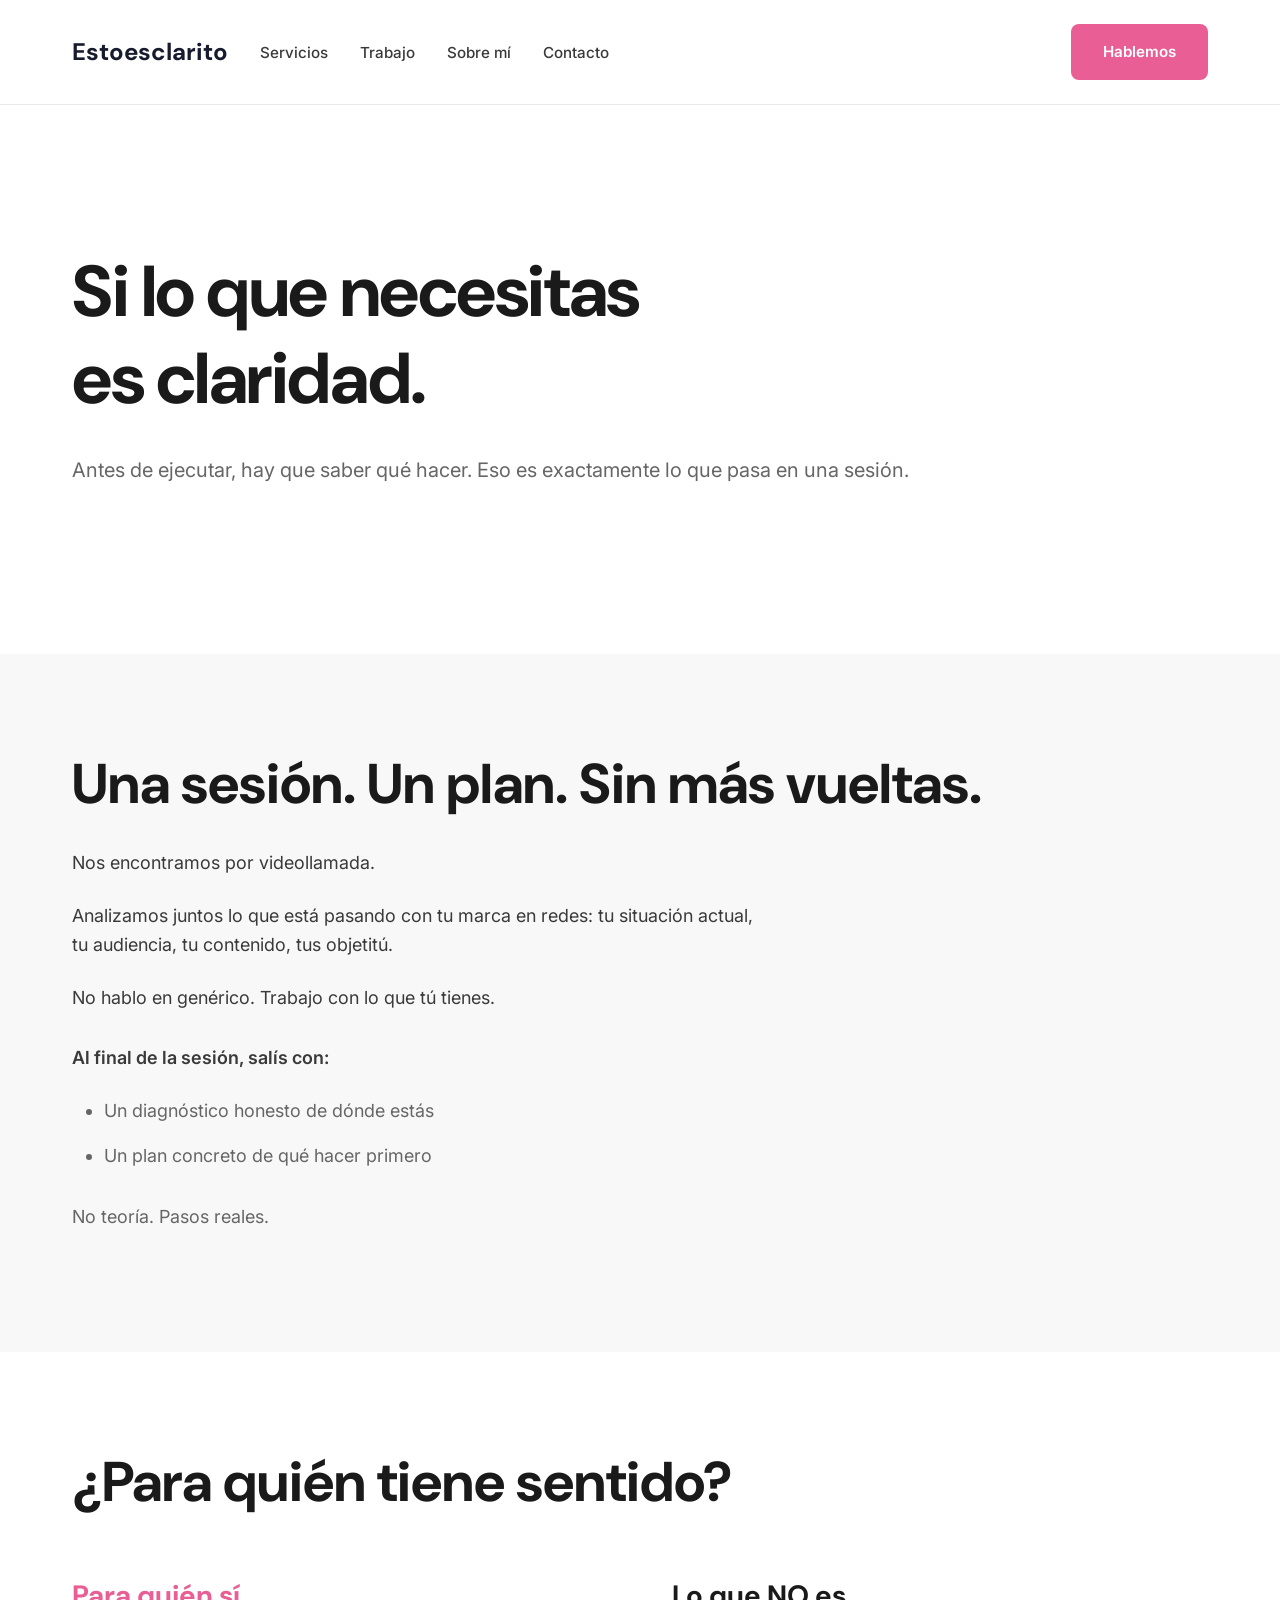
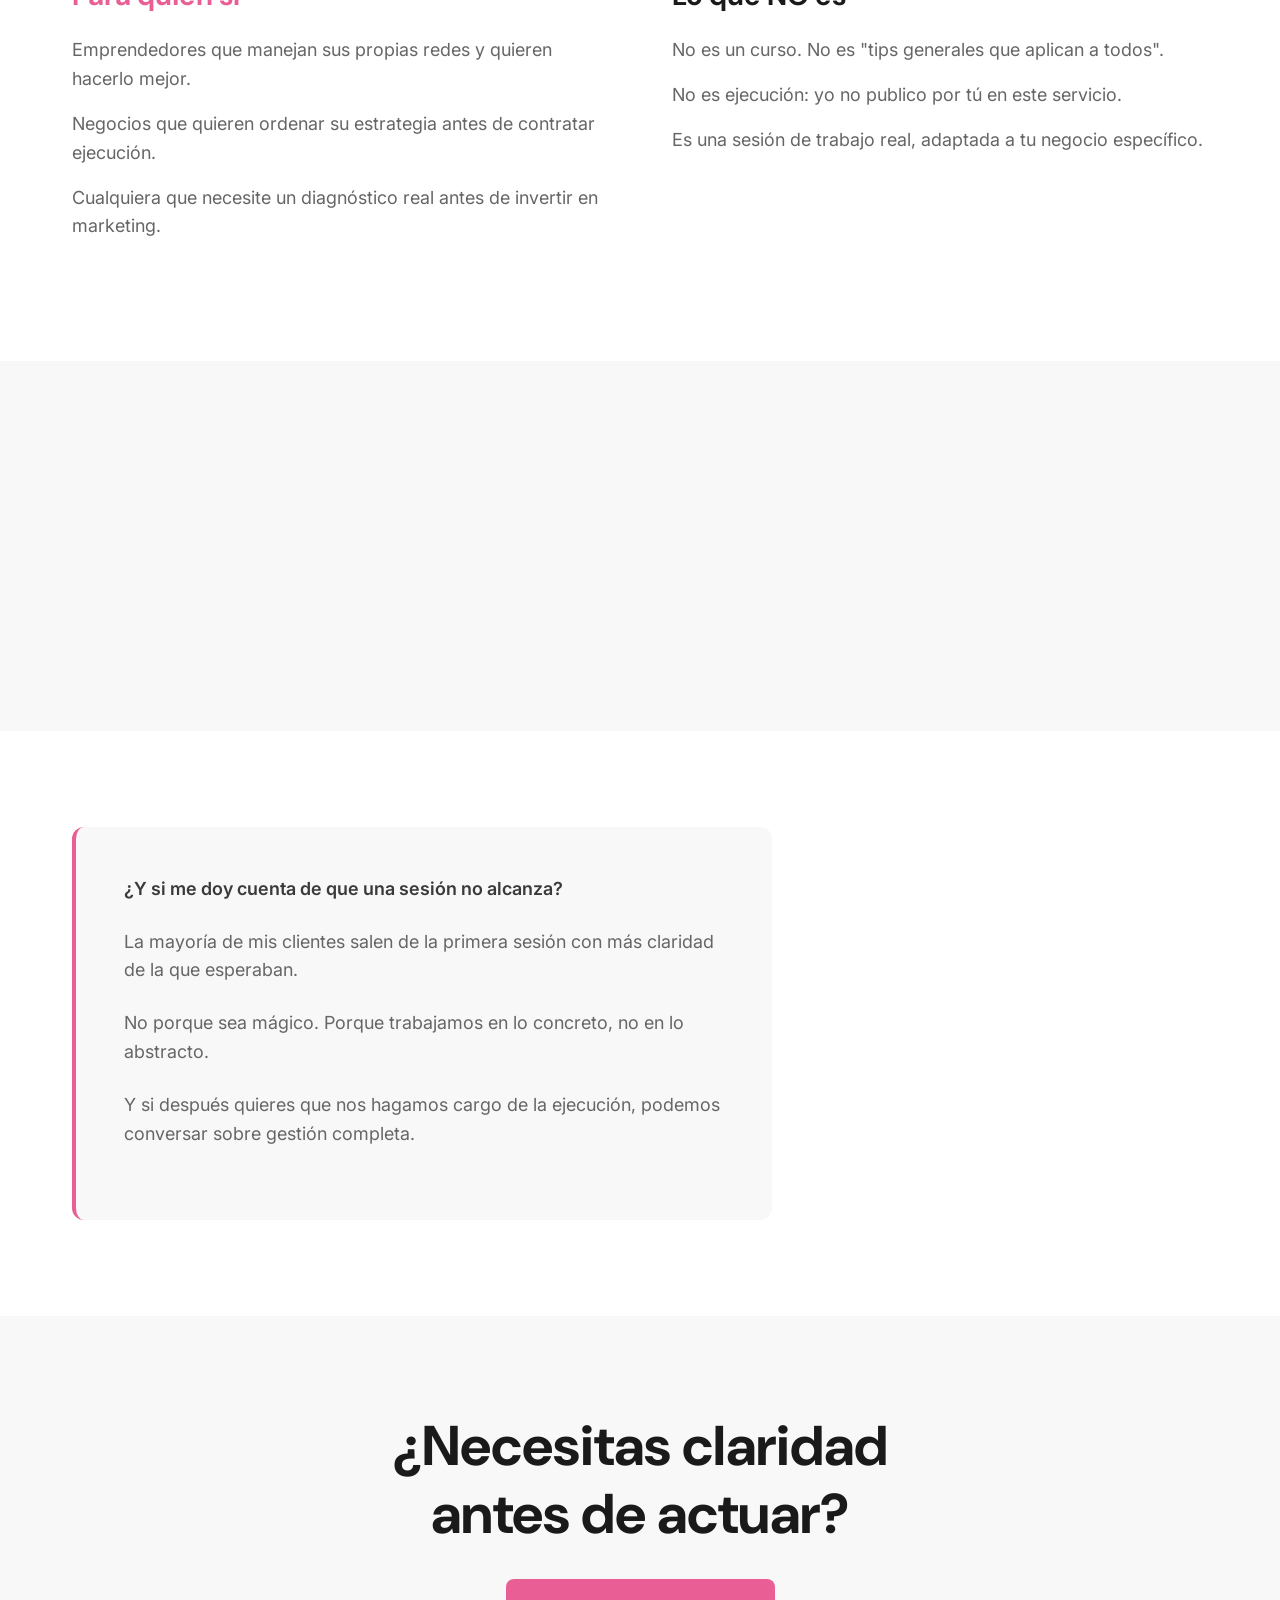
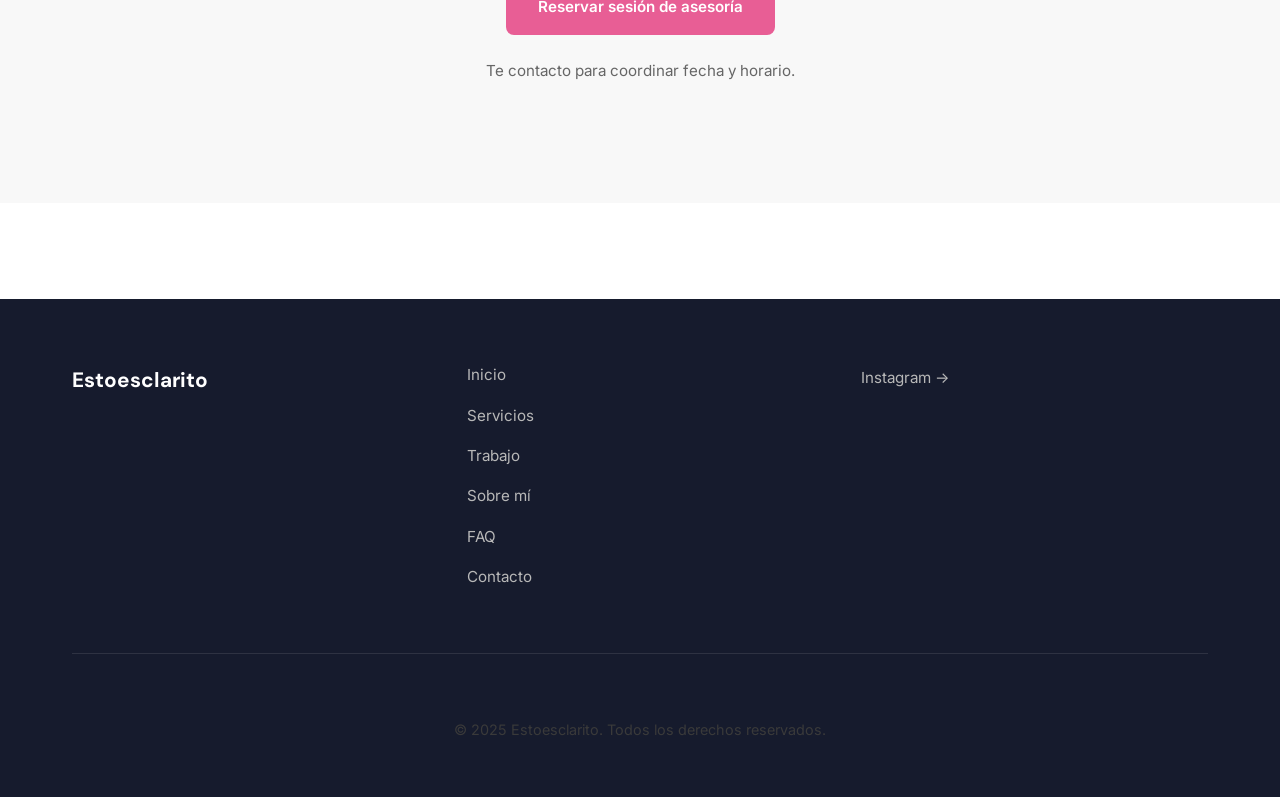
==== asesoria.html @ a2ac4ad9 "Estoesclarito website - versión final" ====
<!DOCTYPE html>
<html lang="es">
<head>
    <meta charset="UTF-8">
    <meta name="viewport" content="width=device-width, initial-scale=1.0">
    <meta name="description" content="Asesoría en redes sociales. Sesiones de trabajo para ordenar tu estrategia. Salís con un plan concreto, no con más dudas.">
    <title>Asesoría en redes sociales para negocios | Estoesclarito</title>
    <link rel="stylesheet" href="css/style.css">
    <link href="https://fonts.googleapis.com/css2?family=Inter:wght@400;500;600;700&family=DM+Sans:wght@400;500;600;700&display=swap" rel="stylesheet">
</head>
<body>
    <nav class="navbar">
        <div class="container">
            <div class="navbar-content">
                <a href="/" class="logo">Estoesclarito</a>
                <ul class="nav-links">
                    <li><a href="/servicios.html">Servicios</a></li>
                    <li><a href="/trabajo.html">Trabajo</a></li>
                    <li><a href="/sobre-mi.html">Sobre mí</a></li>
                    <li><a href="/contacto.html">Contacto</a></li>
                </ul>
                <a href="/contacto.html" class="btn btn-primary">Hablemos</a>
            </div>
        </div>
    </nav>

    <main>
        <!-- HERO -->
        <section class="hero">
            <div class="container">
                <h1>Si lo que necesitas<br>es claridad.</h1>
                <p style="font-size: 1.25rem; color: #666; margin-top: var(--spacing-lg);">Antes de ejecutar, hay que saber qué hacer. Eso es exactamente lo que pasa en una sesión.</p>
            </div>
        </section>

        <!-- QUÉ PASA EN UNA SESIÓN -->
        <section style="background-color: var(--color-bg-light);">
            <div class="container">
                <h2>Una sesión. Un plan. Sin más vueltas.</h2>
                <div style="max-width: 700px;">
                    <p>Nos encontramos por videollamada.</p>
                    <p>Analizamos juntos lo que está pasando con tu marca en redes: tu situación actual, tu audiencia, tu contenido, tus objetitú.</p>
                    <p>No hablo en genérico. Trabajo con lo que tú tienes.</p>
                    <p style="margin-top: var(--spacing-lg); font-weight: 600;">Al final de la sesión, salís con:</p>
                    <ul style="margin-top: var(--spacing-md); margin-left: var(--spacing-lg); color: #666;">
                        <li style="margin-bottom: var(--spacing-sm);">Un diagnóstico honesto de dónde estás</li>
                        <li>Un plan concreto de qué hacer primero</li>
                    </ul>
                    <p style="margin-top: var(--spacing-lg); color: #666;">No teoría. Pasos reales.</p>
                </div>
            </div>
        </section>

        <!-- PARA QUIÉN ES -->
        <section>
            <div class="container">
                <h2>¿Para quién tiene sentido?</h2>
                <div style="display: grid; grid-template-columns: repeat(auto-fit, minmax(300px, 1fr)); gap: var(--spacing-2xl); margin-top: var(--spacing-2xl);">
                    <div>
                        <h3 style="color: var(--color-pink); margin-bottom: var(--spacing-md);">Para quién sí</h3>
                        <p style="color: #666; margin-bottom: var(--spacing-sm);">Emprendedores que manejan sus propias redes y quieren hacerlo mejor.</p>
                        <p style="color: #666; margin-bottom: var(--spacing-sm);">Negocios que quieren ordenar su estrategia antes de contratar ejecución.</p>
                        <p style="color: #666;">Cualquiera que necesite un diagnóstico real antes de invertir en marketing.</p>
                    </div>
                    <div>
                        <h3 style="margin-bottom: var(--spacing-md);">Lo que NO es</h3>
                        <p style="color: #666; margin-bottom: var(--spacing-sm);">No es un curso. No es "tips generales que aplican a todos".</p>
                        <p style="color: #666; margin-bottom: var(--spacing-sm);">No es ejecución: yo no publico por tú en este servicio.</p>
                        <p style="color: #666;">Es una sesión de trabajo real, adaptada a tu negocio específico.</p>
                    </div>
                </div>
            </div>
        </section>

        <!-- TESTIMONIAL -->
        <section style="background-color: var(--color-bg-light);">
            <div class="container">
                <div class="testimonials-grid">
                    <div class="testimonial">
                        <p>"Salí de la sesión con más claridad de la que esperaba. No era teoría, eran pasos concretos que puedo empezar a aplicar ya."</p>
                        <p class="testimonial-author">— Carla, Emprendedora (tienda online)</p>
                    </div>
                </div>
            </div>
        </section>

        <!-- OBJECIÓN RESUELTA -->
        <section>
            <div class="container">
                <div style="padding: var(--spacing-xl); background-color: var(--color-bg-light); border-radius: var(--radius-lg); border-left: 4px solid var(--color-pink); max-width: 700px;">
                    <p style="font-weight: 600; margin-bottom: var(--spacing-md);">¿Y si me doy cuenta de que una sesión no alcanza?</p>
                    <p style="color: #666;">La mayoría de mis clientes salen de la primera sesión con más claridad de la que esperaban.</p>
                    <p style="color: #666; margin-top: var(--spacing-sm);">No porque sea mágico. Porque trabajamos en lo concreto, no en lo abstracto.</p>
                    <p style="color: #666; margin-top: var(--spacing-sm);">Y si después quieres que nos hagamos cargo de la ejecución, podemos conversar sobre gestión completa.</p>
                </div>
            </div>
        </section>

        <!-- CTA FINAL -->
        <section style="text-align: center; background-color: var(--color-bg-light);">
            <div class="container">
                <h2>¿Necesitas claridad<br>antes de actuar?</h2>
                <a href="/contacto.html" class="btn btn-primary">Reservar sesión de asesoría</a>
                <p style="margin-top: var(--spacing-md); font-size: 0.95rem; color: #666;">Te contacto para coordinar fecha y horario.</p>
            </div>
        </section>
    </main>

    <footer class="footer">
        <div class="container">
            <div class="footer-content">
                <div class="footer-section">
                    <p class="footer-brand">Estoesclarito</p>
                </div>
                <div class="footer-section">
                    <nav class="footer-links">
                        <a href="/">Inicio</a>
                        <a href="/servicios.html">Servicios</a>
                        <a href="/trabajo.html">Trabajo</a>
                        <a href="/sobre-mi.html">Sobre mí</a>
                        <a href="/faq.html">FAQ</a>
                        <a href="/contacto.html">Contacto</a>
                    </nav>
                </div>
                <div class="footer-section">
                    <a href="https://instagram.com/estoesclarito" class="footer-link">Instagram →</a>
                </div>
            </div>
            <div class="footer-bottom">
                <p>© 2025 Estoesclarito. Todos los derechos reservados.</p>
            </div>
        </div>
    </footer>

    <script src="js/main.js"></script>
</body>
</html>
---- css/style.css ----
/* ============================================
   ESTOESCLARITO — MAIN STYLESHEET
   ============================================ */

:root {
    /* Colors */
    --color-white: #FFFFFF;
    --color-dark: #161B2D;
    --color-pink: #E85E95;
    --color-pink-hover: #D4447A;
    --color-text: #3A3A3A;
    --color-text-light: #666666;
    --color-text-dark: #1A1A1A;
    --color-bg-light: #F8F8F8;
    --color-border: #E8E8E8;

    /* Typography */
    --font-body: 'Inter', -apple-system, BlinkMacSystemFont, 'Segoe UI', sans-serif;
    --font-heading: 'DM Sans', -apple-system, BlinkMacSystemFont, 'Segoe UI', sans-serif;

    /* Font sizes */
    --fs-hero: clamp(2.5rem, 8vw, 4.5rem);
    --fs-h2: clamp(2rem, 5vw, 3.5rem);
    --fs-h3: clamp(1.25rem, 3vw, 1.75rem);
    --fs-base: 1.125rem;
    --fs-small: 0.95rem;

    /* Line heights */
    --lh-tight: 1.2;
    --lh-normal: 1.6;
    --lh-relaxed: 1.8;

    /* Spacing */
    --spacing-xs: 0.5rem;
    --spacing-sm: 1rem;
    --spacing-md: 1.5rem;
    --spacing-lg: 2rem;
    --spacing-xl: 3rem;
    --spacing-2xl: 4rem;
    --spacing-3xl: 6rem;

    /* Border radius */
    --radius-sm: 4px;
    --radius-md: 8px;
    --radius-lg: 12px;

    /* Transitions */
    --transition-fast: 150ms ease-in-out;
    --transition-base: 300ms ease-in-out;
    --transition-slow: 500ms ease-in-out;
}

/* ============================================
   RESET & BASE STYLES
   ============================================ */

* {
    margin: 0;
    padding: 0;
    box-sizing: border-box;
}

html {
    scroll-behavior: smooth;
}

body {
    font-family: var(--font-body);
    font-size: var(--fs-base);
    line-height: var(--lh-normal);
    color: var(--color-text);
    background-color: var(--color-white);
    -webkit-font-smoothing: antialiased;
    -moz-osx-font-smoothing: grayscale;
}

/* Typography */
h1, h2, h3, h4, h5, h6 {
    font-family: var(--font-heading);
    font-weight: 700;
    line-height: var(--lh-tight);
    color: var(--color-text-dark);
    margin-bottom: var(--spacing-md);
}

h1 {
    font-size: var(--fs-hero);
}

h2 {
    font-size: var(--fs-h2);
    margin-bottom: var(--spacing-lg);
}

h3 {
    font-size: var(--fs-h3);
    margin-bottom: var(--spacing-sm);
}

p {
    margin-bottom: var(--spacing-md);
    color: var(--color-text);
    line-height: var(--lh-normal);
}

a {
    color: inherit;
    text-decoration: none;
}

/* ============================================
   CONTAINER & LAYOUT
   ============================================ */

.container {
    max-width: 1200px;
    margin: 0 auto;
    padding: 0 var(--spacing-lg);
}

.text-center {
    text-align: center;
}

/* ============================================
   NAVIGATION
   ============================================ */

.navbar {
    position: sticky;
    top: 0;
    z-index: 100;
    background-color: var(--color-white);
    border-bottom: 1px solid var(--color-border);
    padding: var(--spacing-md) 0;
    backdrop-filter: blur(4px);
}

.navbar-content {
    display: flex;
    justify-content: space-between;
    align-items: center;
    gap: var(--spacing-lg);
}

.logo {
    font-family: var(--font-heading);
    font-size: 1.5rem;
    font-weight: 700;
    color: var(--color-dark);
    flex-shrink: 0;
}

.nav-links {
    display: flex;
    list-style: none;
    gap: var(--spacing-lg);
    flex: 1;
}

.nav-links a {
    font-size: 0.95rem;
    font-weight: 500;
    color: var(--color-text);
    transition: color var(--transition-fast);
}

.nav-links a:hover {
    color: var(--color-pink);
}

/* ============================================
   BUTTONS
   ============================================ */

.btn {
    display: inline-block;
    padding: var(--spacing-sm) var(--spacing-lg);
    border-radius: var(--radius-md);
    font-weight: 600;
    font-size: var(--fs-small);
    cursor: pointer;
    transition: all var(--transition-fast);
    text-align: center;
    white-space: nowrap;
    border: none;
}

.btn-primary {
    background-color: var(--color-pink);
    color: var(--color-white);
}

.btn-primary:hover {
    background-color: var(--color-pink-hover);
    transform: translateY(-2px);
}

.btn-secondary {
    background-color: transparent;
    color: var(--color-dark);
    border: 2px solid var(--color-dark);
}

.btn-secondary:hover {
    background-color: var(--color-dark);
    color: var(--color-white);
}

/* Links with arrow */
.link-arrow {
    display: inline-flex;
    align-items: center;
    gap: var(--spacing-xs);
    font-weight: 600;
    color: var(--color-dark);
    transition: gap var(--transition-fast), color var(--transition-fast);
    font-size: var(--fs-small);
}

.link-arrow:hover {
    gap: 0.75rem;
}

.link-pink {
    color: var(--color-pink);
}

/* ============================================
   SECTIONS
   ============================================ */

section {
    padding: var(--spacing-3xl) 0;
}

section.hero {
    padding: calc(var(--spacing-3xl) * 1.5) 0;
    background-color: var(--color-white);
}

section.problem {
    padding: var(--spacing-3xl) 0;
    text-align: center;
}

section.problem h2 {
    color: var(--color-text-dark);
    margin-bottom: var(--spacing-lg);
}

section.problem p {
    font-size: 1.25rem;
    color: var(--color-text-light);
    max-width: 700px;
    margin: 0 auto;
}

section.differentiator {
    background-color: var(--color-dark);
    color: var(--color-white);
    padding: var(--spacing-3xl) 0;
}

section.differentiator h2 {
    color: var(--color-white);
    margin-bottom: var(--spacing-xl);
}

section.differentiator p {
    color: #D0D0D0;
    font-size: 1.1rem;
    line-height: var(--lh-relaxed);
    margin-bottom: var(--spacing-lg);
}

section.for-who {
    background-color: var(--color-white);
    text-align: center;
}

section.for-who h2 {
    margin-bottom: var(--spacing-2xl);
}

.criteria {
    display: flex;
    flex-direction: column;
    gap: var(--spacing-2xl);
    margin-bottom: var(--spacing-2xl);
}

.criteria p {
    font-size: 1.3rem;
    color: var(--color-text);
    line-height: var(--lh-relaxed);
}

section.recent-work {
    background-color: var(--color-bg-light);
}

section.final-cta {
    padding: var(--spacing-3xl) 0;
    text-align: center;
}

section.final-cta h2 {
    font-size: clamp(2rem, 6vw, 4rem);
    margin-bottom: var(--spacing-lg);
}

section.final-cta > .container > p {
    font-size: 1.25rem;
    color: var(--color-text-light);
    margin-bottom: var(--spacing-2xl);
}

/* ============================================
   HERO SECTION
   ============================================ */

.hero-content {
    max-width: 900px;
}

.hero h1 {
    margin-bottom: var(--spacing-lg);
    letter-spacing: -0.02em;
}

.hero .subtitle {
    font-size: 1.35rem;
    color: var(--color-text-light);
    margin-bottom: var(--spacing-2xl);
    line-height: var(--lh-relaxed);
}

.cta-group {
    display: flex;
    gap: var(--spacing-md);
    align-items: center;
    flex-wrap: wrap;
}

/* ============================================
   SERVICES GRID
   ============================================ */

.services-overview {
    padding: var(--spacing-3xl) 0;
}

.services-overview h2 {
    margin-bottom: var(--spacing-2xl);
}

.services-grid {
    display: grid;
    grid-template-columns: repeat(auto-fit, minmax(320px, 1fr));
    gap: var(--spacing-2xl);
    margin-bottom: var(--spacing-2xl);
}

.service-card {
    padding: var(--spacing-xl);
    border-radius: var(--radius-lg);
    background-color: var(--color-white);
    border: 1px solid var(--color-border);
    transition: all var(--transition-base);
}

.service-card:hover {
    border-color: var(--color-pink);
    transform: translateY(-4px);
}

.icon {
    width: 48px;
    height: 48px;
    color: var(--color-pink);
    margin-bottom: var(--spacing-md);
    stroke-linecap: round;
    stroke-linejoin: round;
}

.service-card h3 {
    margin-bottom: var(--spacing-sm);
}

.service-card p {
    font-size: 0.95rem;
    color: var(--color-text-light);
    line-height: var(--lh-relaxed);
}

/* ============================================
   WORK GRID
   ============================================ */

.work-grid {
    display: grid;
    grid-template-columns: repeat(auto-fit, minmax(280px, 1fr));
    gap: var(--spacing-2xl);
    margin-bottom: var(--spacing-2xl);
}

.work-item {
    border-radius: var(--radius-lg);
    overflow: hidden;
}

.work-image {
    width: 100%;
    aspect-ratio: 1;
    margin-bottom: var(--spacing-md);
    border-radius: var(--radius-lg);
}

.work-tag {
    font-size: 0.9rem;
    color: var(--color-text-light);
    font-weight: 500;
}

/* ============================================
   TESTIMONIALS
   ============================================ */

.testimonials {
    background-color: var(--color-white);
}

.testimonials h2 {
    text-align: center;
    margin-bottom: var(--spacing-2xl);
}

.testimonials-grid {
    display: grid;
    grid-template-columns: repeat(auto-fit, minmax(320px, 1fr));
    gap: var(--spacing-2xl);
}

.testimonial {
    padding: var(--spacing-xl);
    background-color: var(--color-bg-light);
    border-radius: var(--radius-lg);
    border-left: 4px solid var(--color-pink);
}

.testimonial p {
    font-size: 1rem;
    line-height: var(--lh-relaxed);
    color: var(--color-text);
    margin-bottom: var(--spacing-md);
}

.testimonial p:last-child {
    margin-bottom: 0;
}

.testimonial-author {
    font-size: 0.95rem;
    color: var(--color-text-light);
    font-weight: 500;
}

/* ============================================
   FOOTER
   ============================================ */

.footer {
    background-color: var(--color-dark);
    color: var(--color-white);
    padding: var(--spacing-2xl) 0 var(--spacing-lg);
    margin-top: var(--spacing-3xl);
}

.footer-content {
    display: grid;
    grid-template-columns: repeat(auto-fit, minmax(250px, 1fr));
    gap: var(--spacing-xl);
    margin-bottom: var(--spacing-2xl);
    padding-bottom: var(--spacing-2xl);
    border-bottom: 1px solid rgba(255, 255, 255, 0.1);
}

.footer-brand {
    font-family: var(--font-heading);
    font-size: 1.3rem;
    font-weight: 700;
    color: var(--color-white);
}

.footer-links {
    display: flex;
    flex-direction: column;
    gap: var(--spacing-sm);
}

.footer-link,
.footer-links a {
    color: #B8B8B8;
    transition: color var(--transition-fast);
    font-size: 0.95rem;
}

.footer-link:hover,
.footer-links a:hover {
    color: var(--color-pink);
}

.footer-bottom {
    text-align: center;
    font-size: 0.9rem;
    color: #888888;
}

/* ============================================
   ANIMATIONS
   ============================================ */

@keyframes fadeIn {
    from {
        opacity: 0;
    }
    to {
        opacity: 1;
    }
}

@keyframes slideInUp {
    from {
        opacity: 0;
        transform: translateY(30px);
    }
    to {
        opacity: 1;
        transform: translateY(0);
    }
}

@keyframes slideInLeft {
    from {
        opacity: 0;
        transform: translateX(-30px);
    }
    to {
        opacity: 1;
        transform: translateX(0);
    }
}

.fade-in {
    animation: fadeIn var(--transition-base) ease-out forwards;
    opacity: 0;
}

.slide-in-up {
    animation: slideInUp var(--transition-base) ease-out forwards;
    opacity: 0;
}

/* ============================================
   RESPONSIVE DESIGN
   ============================================ */

@media (max-width: 768px) {
    .navbar-content {
        flex-wrap: wrap;
    }

    .nav-links {
        order: 3;
        flex-basis: 100%;
        gap: var(--spacing-md);
        font-size: 0.9rem;
    }

    .navbar .btn {
        padding: var(--spacing-xs) var(--spacing-md);
        font-size: 0.85rem;
    }

    section {
        padding: var(--spacing-2xl) 0;
    }

    .cta-group {
        flex-direction: column;
        width: 100%;
    }

    .cta-group .btn {
        width: 100%;
    }

    .services-grid {
        grid-template-columns: 1fr;
    }

    .work-grid {
        grid-template-columns: 1fr;
    }

    .testimonials-grid {
        grid-template-columns: 1fr;
    }

    h2 {
        margin-bottom: var(--spacing-md);
    }

    .criteria {
        gap: var(--spacing-lg);
    }

    .criteria p {
        font-size: 1.1rem;
    }

    section.hero {
        padding: var(--spacing-2xl) 0;
    }

    section.differentiator {
        padding: var(--spacing-2xl) 0;
    }
}

@media (max-width: 480px) {
    :root {
        --fs-base: 1rem;
        --fs-small: 0.9rem;
        --spacing-lg: 1.5rem;
        --spacing-xl: 2rem;
        --spacing-2xl: 3rem;
    }

    .container {
        padding: 0 var(--spacing-md);
    }

    .nav-links {
        display: none;
    }

    .navbar .btn {
        padding: var(--spacing-xs) var(--spacing-md);
        font-size: 0.8rem;
    }

    h1 {
        font-size: 2rem;
    }

    .hero .subtitle {
        font-size: 1.1rem;
    }

    section.final-cta h2 {
        font-size: 1.75rem;
    }
}

/* ============================================
   ACCESSIBILITY
   ============================================ */

@media (prefers-reduced-motion: reduce) {
    * {
        animation-duration: 0.01ms !important;
        animation-iteration-count: 1 !important;
        transition-duration: 0.01ms !important;
    }
}

@media (prefers-color-scheme: dark) {
    /* Dark mode support can be added here if needed */
}
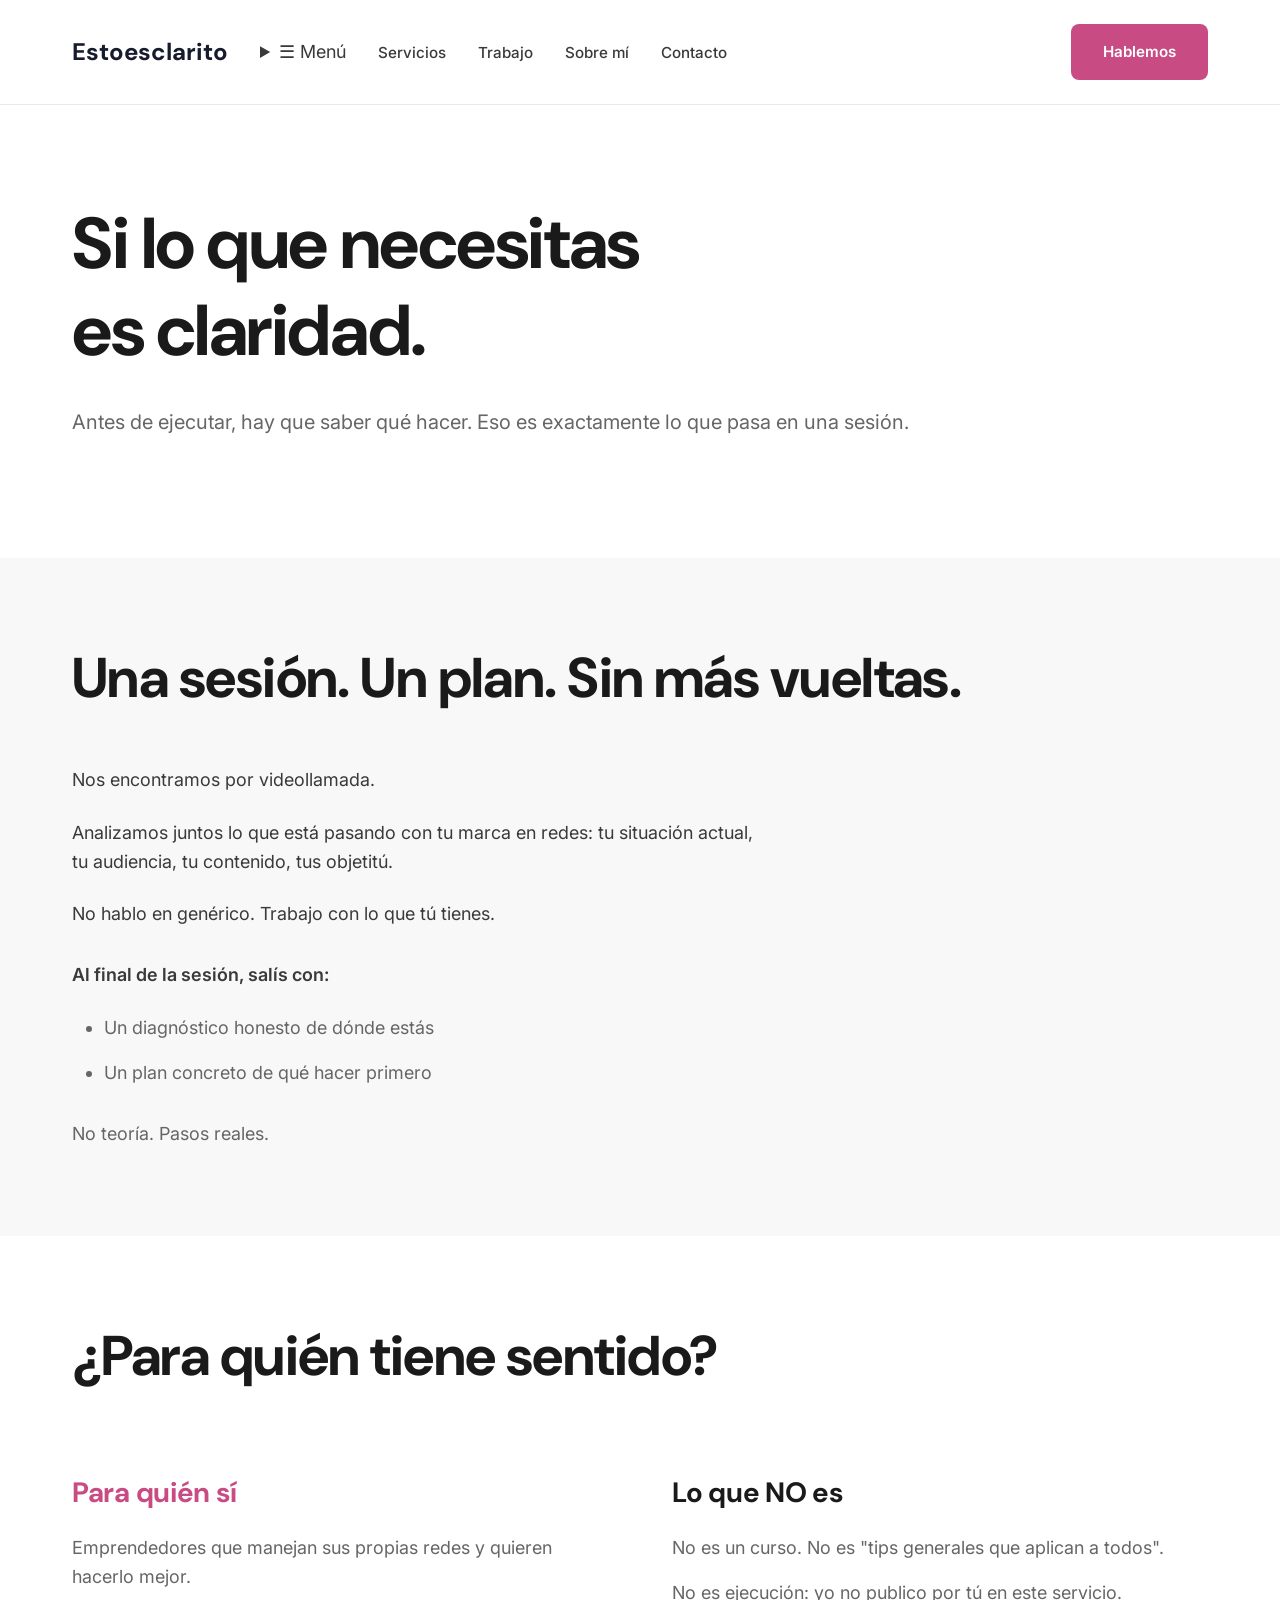
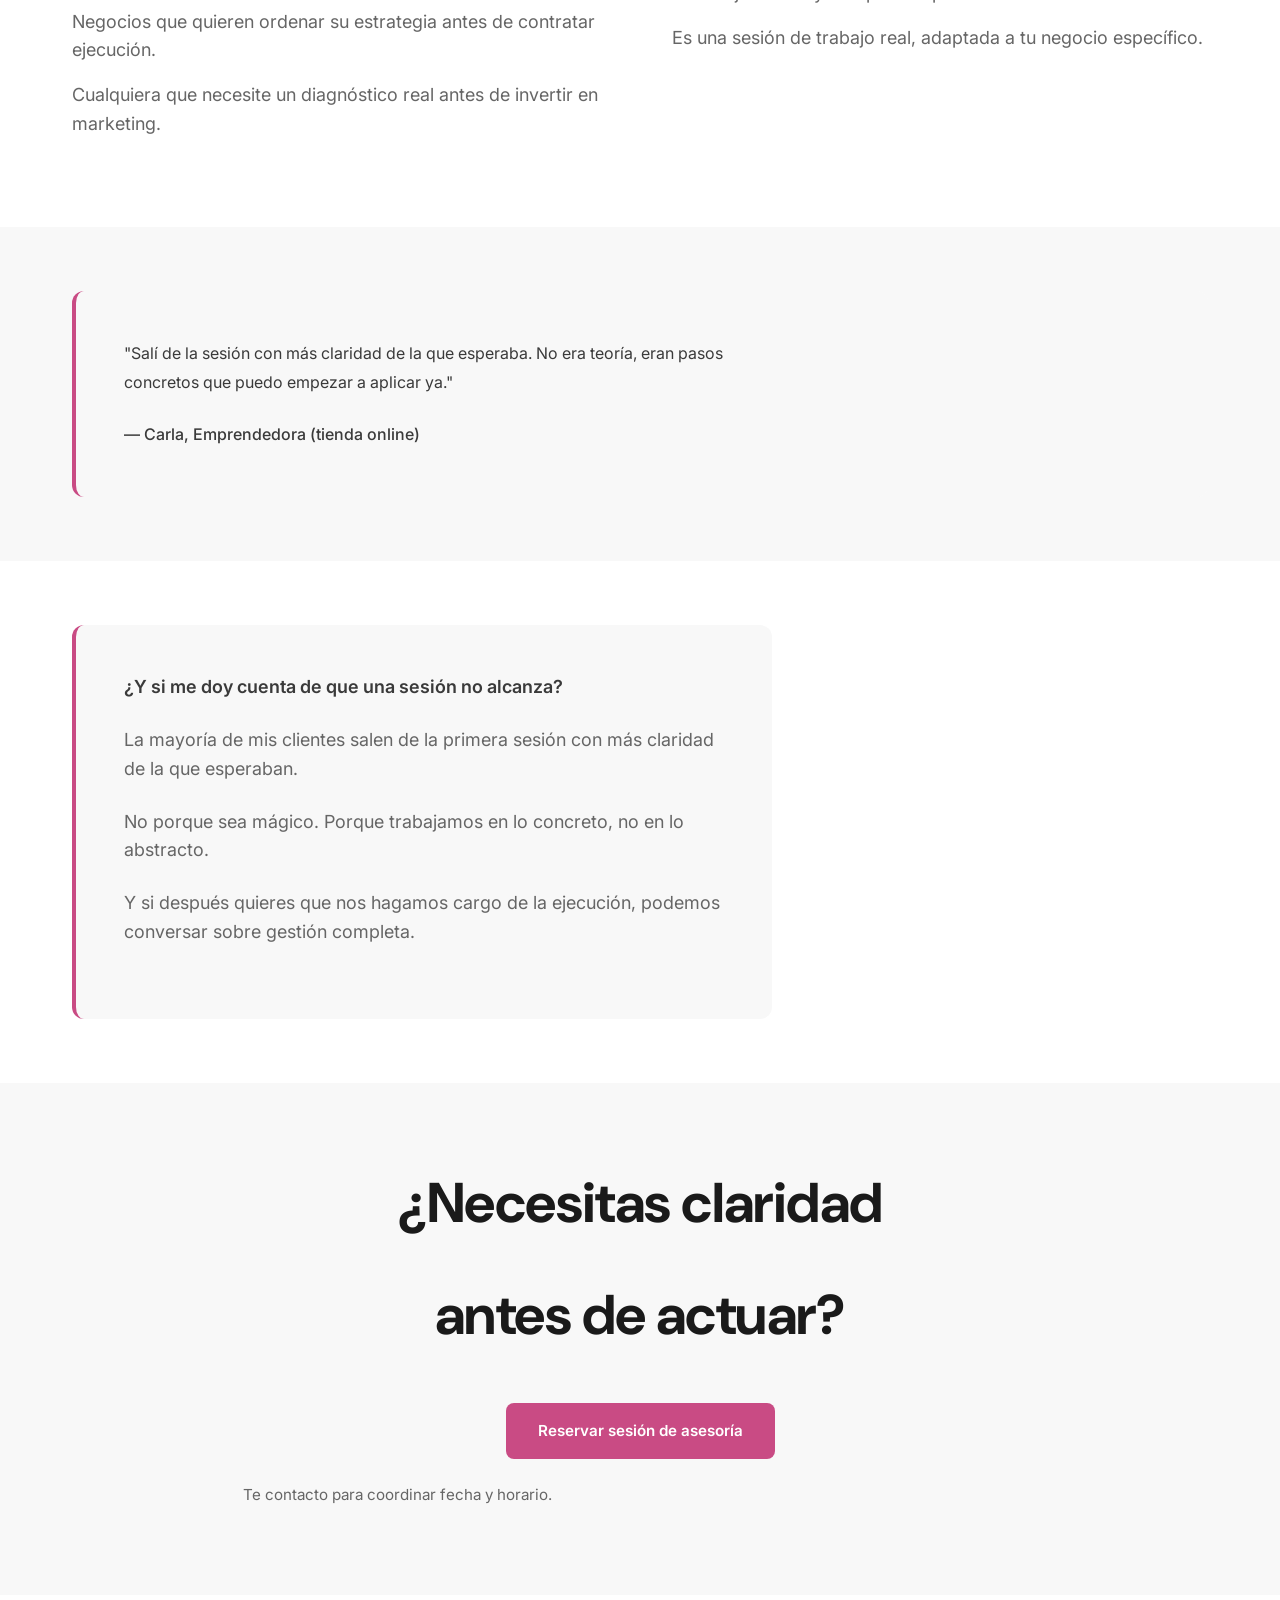
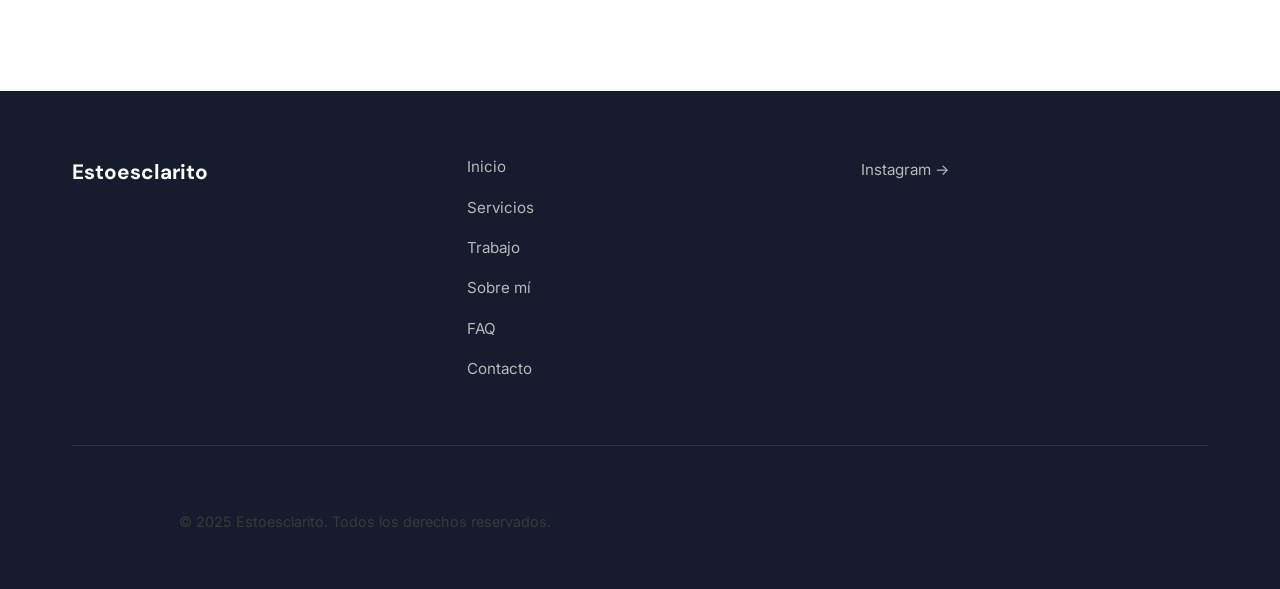
==== commit f3cf5337: "Auditoría WCAG 2.2 AA/AAA completa: Mejorar accesibilidad y legibilidad CONTRASTE (WCAG AA/AAA): - A" ====
--- a/asesoria.html
+++ b/asesoria.html
@@ -12,14 +12,23 @@
     <nav class="navbar">
         <div class="container">
             <div class="navbar-content">
-                <a href="/" class="logo">Estoesclarito</a>
+                <a href="index.html" class="logo">Estoesclarito</a>
+                <details class="mobile-menu">
+                    <summary aria-label="Menú de navegación">☰ Menú</summary>
+                    <ul class="nav-links">
+                        <li><a href="servicios.html">Servicios</a></li>
+                        <li><a href="trabajo.html">Trabajo</a></li>
+                        <li><a href="sobre-mi.html">Sobre mí</a></li>
+                        <li><a href="contacto.html">Contacto</a></li>
+                    </ul>
+                </details>
                 <ul class="nav-links">
-                    <li><a href="/servicios.html">Servicios</a></li>
-                    <li><a href="/trabajo.html">Trabajo</a></li>
-                    <li><a href="/sobre-mi.html">Sobre mí</a></li>
-                    <li><a href="/contacto.html">Contacto</a></li>
+                    <li><a href="servicios.html">Servicios</a></li>
+                    <li><a href="trabajo.html">Trabajo</a></li>
+                    <li><a href="sobre-mi.html">Sobre mí</a></li>
+                    <li><a href="contacto.html">Contacto</a></li>
                 </ul>
-                <a href="/contacto.html" class="btn btn-primary">Hablemos</a>
+                <a href="contacto.html" class="btn btn-primary">Hablemos</a>
             </div>
         </div>
     </nav>
@@ -100,7 +109,7 @@
         <section style="text-align: center; background-color: var(--color-bg-light);">
             <div class="container">
                 <h2>¿Necesitas claridad<br>antes de actuar?</h2>
-                <a href="/contacto.html" class="btn btn-primary">Reservar sesión de asesoría</a>
+                <a href="contacto.html" class="btn btn-primary">Reservar sesión de asesoría</a>
                 <p style="margin-top: var(--spacing-md); font-size: 0.95rem; color: #666;">Te contacto para coordinar fecha y horario.</p>
             </div>
         </section>
@@ -114,12 +123,12 @@
                 </div>
                 <div class="footer-section">
                     <nav class="footer-links">
-                        <a href="/">Inicio</a>
-                        <a href="/servicios.html">Servicios</a>
-                        <a href="/trabajo.html">Trabajo</a>
-                        <a href="/sobre-mi.html">Sobre mí</a>
-                        <a href="/faq.html">FAQ</a>
-                        <a href="/contacto.html">Contacto</a>
+                        <a href="index.html">Inicio</a>
+                        <a href="servicios.html">Servicios</a>
+                        <a href="trabajo.html">Trabajo</a>
+                        <a href="sobre-mi.html">Sobre mí</a>
+                        <a href="faq.html">FAQ</a>
+                        <a href="contacto.html">Contacto</a>
                     </nav>
                 </div>
                 <div class="footer-section">
--- a/css/style.css
+++ b/css/style.css
@@ -6,8 +6,8 @@
     /* Colors */
     --color-white: #FFFFFF;
     --color-dark: #161B2D;
-    --color-pink: #E85E95;
-    --color-pink-hover: #D4447A;
+    --color-pink: #C94B84;
+    --color-pink-hover: #A83668;
     --color-text: #3A3A3A;
     --color-text-light: #666666;
     --color-text-dark: #1A1A1A;
@@ -29,6 +29,7 @@
     --lh-tight: 1.2;
     --lh-normal: 1.6;
     --lh-relaxed: 1.8;
+    --lh-generous: 2;
 
     /* Spacing */
     --spacing-xs: 0.5rem;
@@ -90,22 +91,42 @@
 h2 {
     font-size: var(--fs-h2);
     margin-bottom: var(--spacing-lg);
+    letter-spacing: -0.01em;
+    line-height: var(--lh-generous);
 }
 
 h3 {
     font-size: var(--fs-h3);
     margin-bottom: var(--spacing-sm);
+    letter-spacing: -0.01em;
 }
 
 p {
     margin-bottom: var(--spacing-md);
     color: var(--color-text);
     line-height: var(--lh-normal);
+    max-width: 65ch;
 }
 
 a {
     color: inherit;
     text-decoration: none;
+}
+
+a:focus,
+button:focus,
+.btn:focus,
+.link-arrow:focus {
+    outline: 3px solid var(--color-pink);
+    outline-offset: 2px;
+    border-radius: 2px;
+}
+
+a:focus:not(:focus-visible),
+button:focus:not(:focus-visible),
+.btn:focus:not(:focus-visible),
+.link-arrow:focus:not(:focus-visible) {
+    outline: none;
 }
 
 /* ============================================
@@ -231,29 +252,34 @@
    ============================================ */
 
 section {
+    padding: var(--spacing-2xl) 0;
+}
+
+section.hero {
     padding: var(--spacing-3xl) 0;
-}
-
-section.hero {
-    padding: calc(var(--spacing-3xl) * 1.5) 0;
     background-color: var(--color-white);
 }
 
 section.problem {
     padding: var(--spacing-3xl) 0;
-    text-align: center;
 }
 
 section.problem h2 {
     color: var(--color-text-dark);
     margin-bottom: var(--spacing-lg);
-}
-
-section.problem p {
+    text-align: center;
+}
+
+section.problem > .container > p:first-of-type {
     font-size: 1.25rem;
     color: var(--color-text-light);
     max-width: 700px;
     margin: 0 auto;
+    text-align: center;
+}
+
+section.problem > .container > div {
+    text-align: left;
 }
 
 section.differentiator {
@@ -294,6 +320,9 @@
     font-size: 1.3rem;
     color: var(--color-text);
     line-height: var(--lh-relaxed);
+    max-width: 55ch;
+    margin-left: auto;
+    margin-right: auto;
 }
 
 section.recent-work {
@@ -320,8 +349,33 @@
    HERO SECTION
    ============================================ */
 
+.hero-wrapper {
+    display: grid;
+    grid-template-columns: 1fr 1fr;
+    gap: var(--spacing-3xl);
+    align-items: center;
+}
+
 .hero-content {
-    max-width: 900px;
+    max-width: 100%;
+}
+
+.hero-image {
+    text-align: center;
+}
+
+.hero-image img {
+    width: 100%;
+    max-width: 300px;
+    border-radius: 16px;
+    object-fit: cover;
+    box-shadow: 0 20px 40px rgba(0, 0, 0, 0.1);
+}
+
+.hero-image-caption {
+    margin-top: var(--spacing-lg);
+    font-size: 0.9rem;
+    color: #999;
 }
 
 .hero h1 {
@@ -334,6 +388,25 @@
     color: var(--color-text-light);
     margin-bottom: var(--spacing-2xl);
     line-height: var(--lh-relaxed);
+    max-width: 60ch;
+    margin-left: auto;
+    margin-right: auto;
+}
+
+.hero-intro {
+    color: var(--color-pink);
+    font-weight: 600;
+    margin-bottom: var(--spacing-md);
+    font-size: 0.95rem;
+    text-transform: uppercase;
+    letter-spacing: 0.05em;
+}
+
+.hero-description {
+    font-size: 0.95rem;
+    color: var(--color-text);
+    margin-bottom: var(--spacing-2xl);
+    max-width: 60ch;
 }
 
 .cta-group {
@@ -348,11 +421,23 @@
    ============================================ */
 
 .services-overview {
-    padding: var(--spacing-3xl) 0;
+    padding: var(--spacing-2xl) 0;
 }
 
 .services-overview h2 {
     margin-bottom: var(--spacing-2xl);
+}
+
+.service-detail {
+    padding: var(--spacing-2xl) 0;
+}
+
+.service-detail h2 {
+    margin-bottom: var(--spacing-lg);
+}
+
+.service-detail > .container > div {
+    transition: all var(--transition-base);
 }
 
 .services-grid {
@@ -408,6 +493,13 @@
 .work-item {
     border-radius: var(--radius-lg);
     overflow: hidden;
+    transition: all var(--transition-base);
+    cursor: pointer;
+}
+
+.work-item:hover {
+    transform: translateY(-8px);
+    box-shadow: 0 20px 40px rgba(0, 0, 0, 0.1);
 }
 
 .work-image {
@@ -415,12 +507,22 @@
     aspect-ratio: 1;
     margin-bottom: var(--spacing-md);
     border-radius: var(--radius-lg);
+    transition: transform var(--transition-base);
+}
+
+.work-item:hover .work-image {
+    transform: scale(1.05);
 }
 
 .work-tag {
     font-size: 0.9rem;
     color: var(--color-text-light);
     font-weight: 500;
+    transition: color var(--transition-fast);
+}
+
+.work-item:hover .work-tag {
+    color: var(--color-pink);
 }
 
 /* ============================================
@@ -447,6 +549,13 @@
     background-color: var(--color-bg-light);
     border-radius: var(--radius-lg);
     border-left: 4px solid var(--color-pink);
+    transition: all var(--transition-base);
+}
+
+.testimonial:hover {
+    transform: translateX(8px);
+    box-shadow: 0 10px 30px rgba(0, 0, 0, 0.08);
+    border-left-color: var(--color-dark);
 }
 
 .testimonial p {
@@ -464,6 +573,11 @@
     font-size: 0.95rem;
     color: var(--color-text-light);
     font-weight: 500;
+    transition: color var(--transition-fast);
+}
+
+.testimonial:hover .testimonial-author {
+    color: var(--color-pink);
 }
 
 /* ============================================
@@ -514,7 +628,21 @@
 .footer-bottom {
     text-align: center;
     font-size: 0.9rem;
-    color: #888888;
+    color: #A8A8A8;
+}
+
+/* ============================================
+   FORM STYLES
+   ============================================ */
+
+iframe {
+    border-radius: 12px;
+    box-shadow: 0 4px 16px rgba(0, 0, 0, 0.06);
+    transition: box-shadow var(--transition-base);
+}
+
+iframe:hover {
+    box-shadow: 0 8px 24px rgba(0, 0, 0, 0.1);
 }
 
 /* ============================================
@@ -554,12 +682,10 @@
 
 .fade-in {
     animation: fadeIn var(--transition-base) ease-out forwards;
-    opacity: 0;
 }
 
 .slide-in-up {
     animation: slideInUp var(--transition-base) ease-out forwards;
-    opacity: 0;
 }
 
 /* ============================================
@@ -587,6 +713,11 @@
         padding: var(--spacing-2xl) 0;
     }
 
+    .hero-wrapper {
+        grid-template-columns: 1fr;
+        gap: var(--spacing-2xl);
+    }
+
     .cta-group {
         flex-direction: column;
         width: 100%;
@@ -598,10 +729,12 @@
 
     .services-grid {
         grid-template-columns: 1fr;
+        gap: var(--spacing-lg);
     }
 
     .work-grid {
         grid-template-columns: 1fr;
+        gap: var(--spacing-lg);
     }
 
     .testimonials-grid {
@@ -646,6 +779,30 @@
         display: none;
     }
 
+    .mobile-menu {
+        display: block;
+    }
+
+    .mobile-menu summary {
+        padding: var(--spacing-sm);
+        cursor: pointer;
+        font-weight: 600;
+        color: var(--color-dark);
+        list-style: none;
+    }
+
+    .mobile-menu summary::-webkit-details-marker {
+        display: none;
+    }
+
+    .mobile-menu[open] .nav-links {
+        display: flex;
+        flex-direction: column;
+        gap: var(--spacing-sm);
+        margin-top: var(--spacing-sm);
+        padding: var(--spacing-sm) 0;
+    }
+
     .navbar .btn {
         padding: var(--spacing-xs) var(--spacing-md);
         font-size: 0.8rem;
@@ -661,6 +818,10 @@
 
     section.final-cta h2 {
         font-size: 1.75rem;
+    }
+
+    p {
+        max-width: 100%;
     }
 }
 
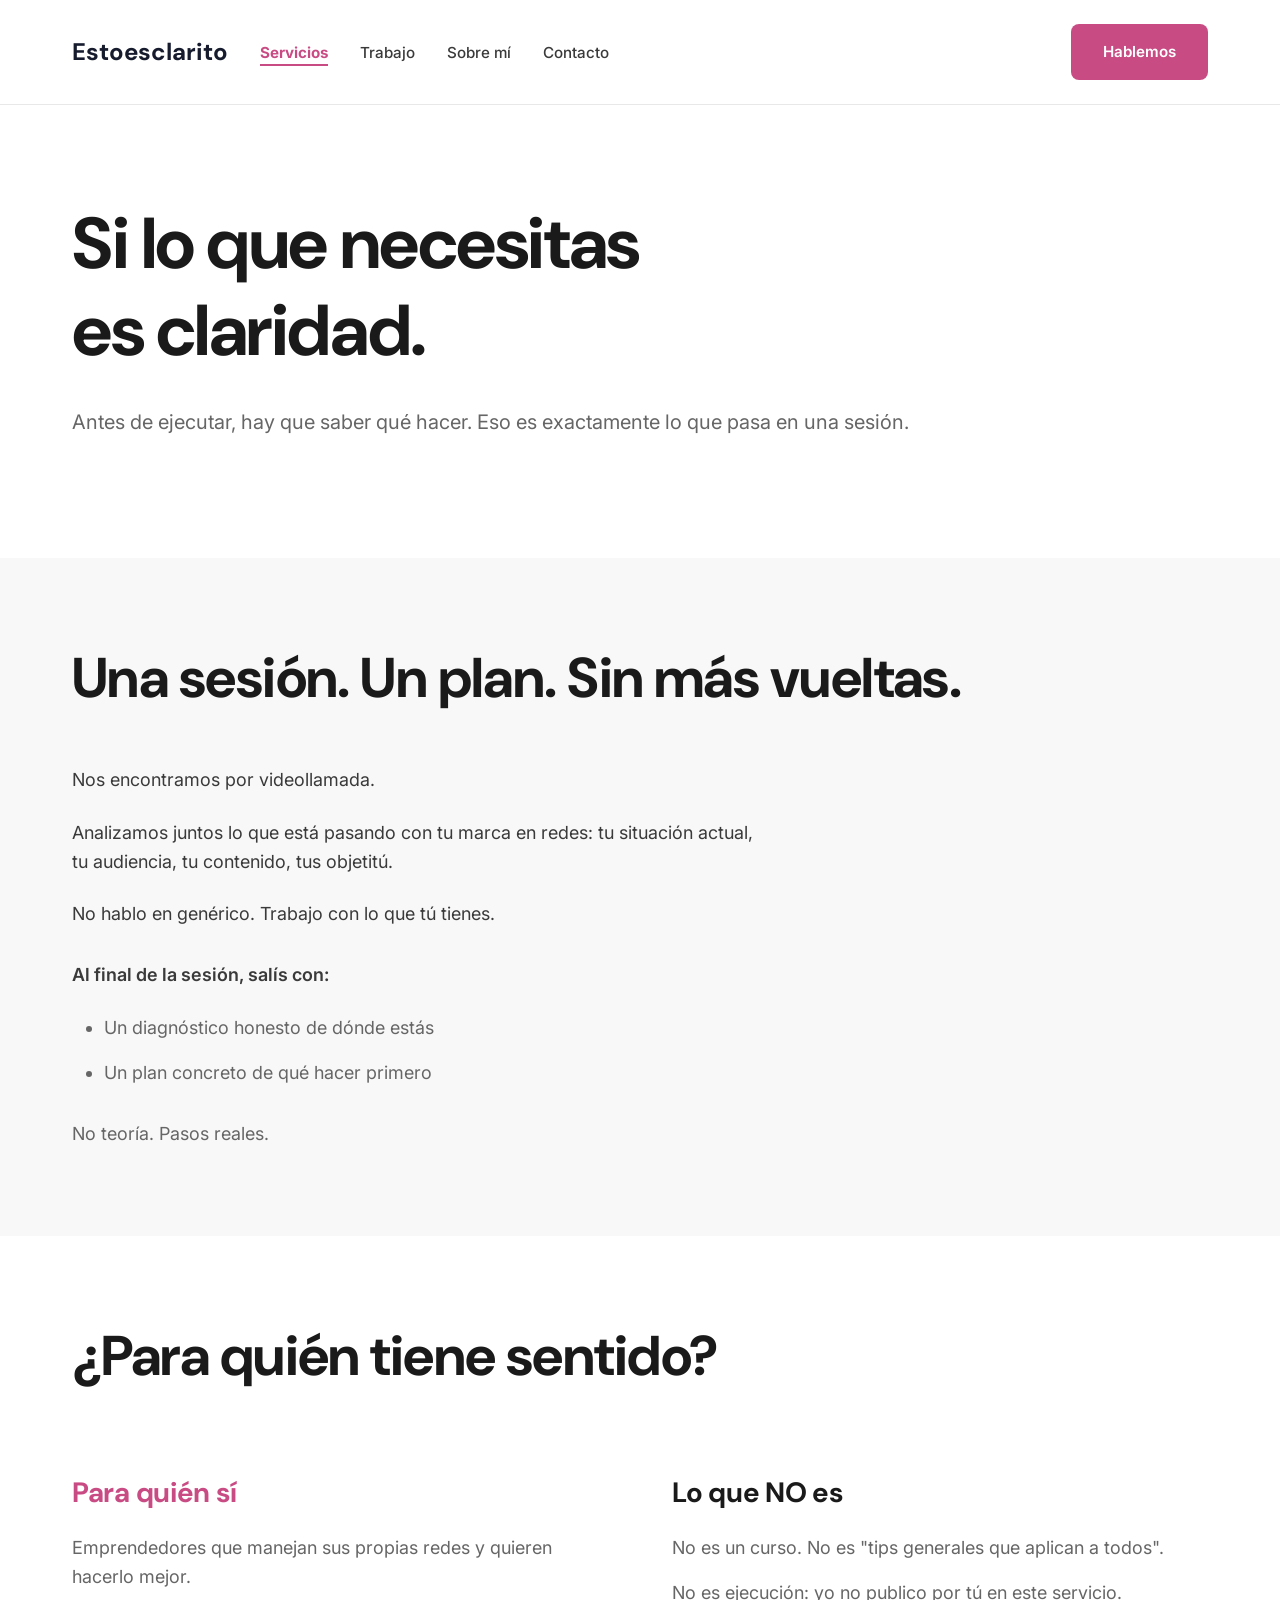
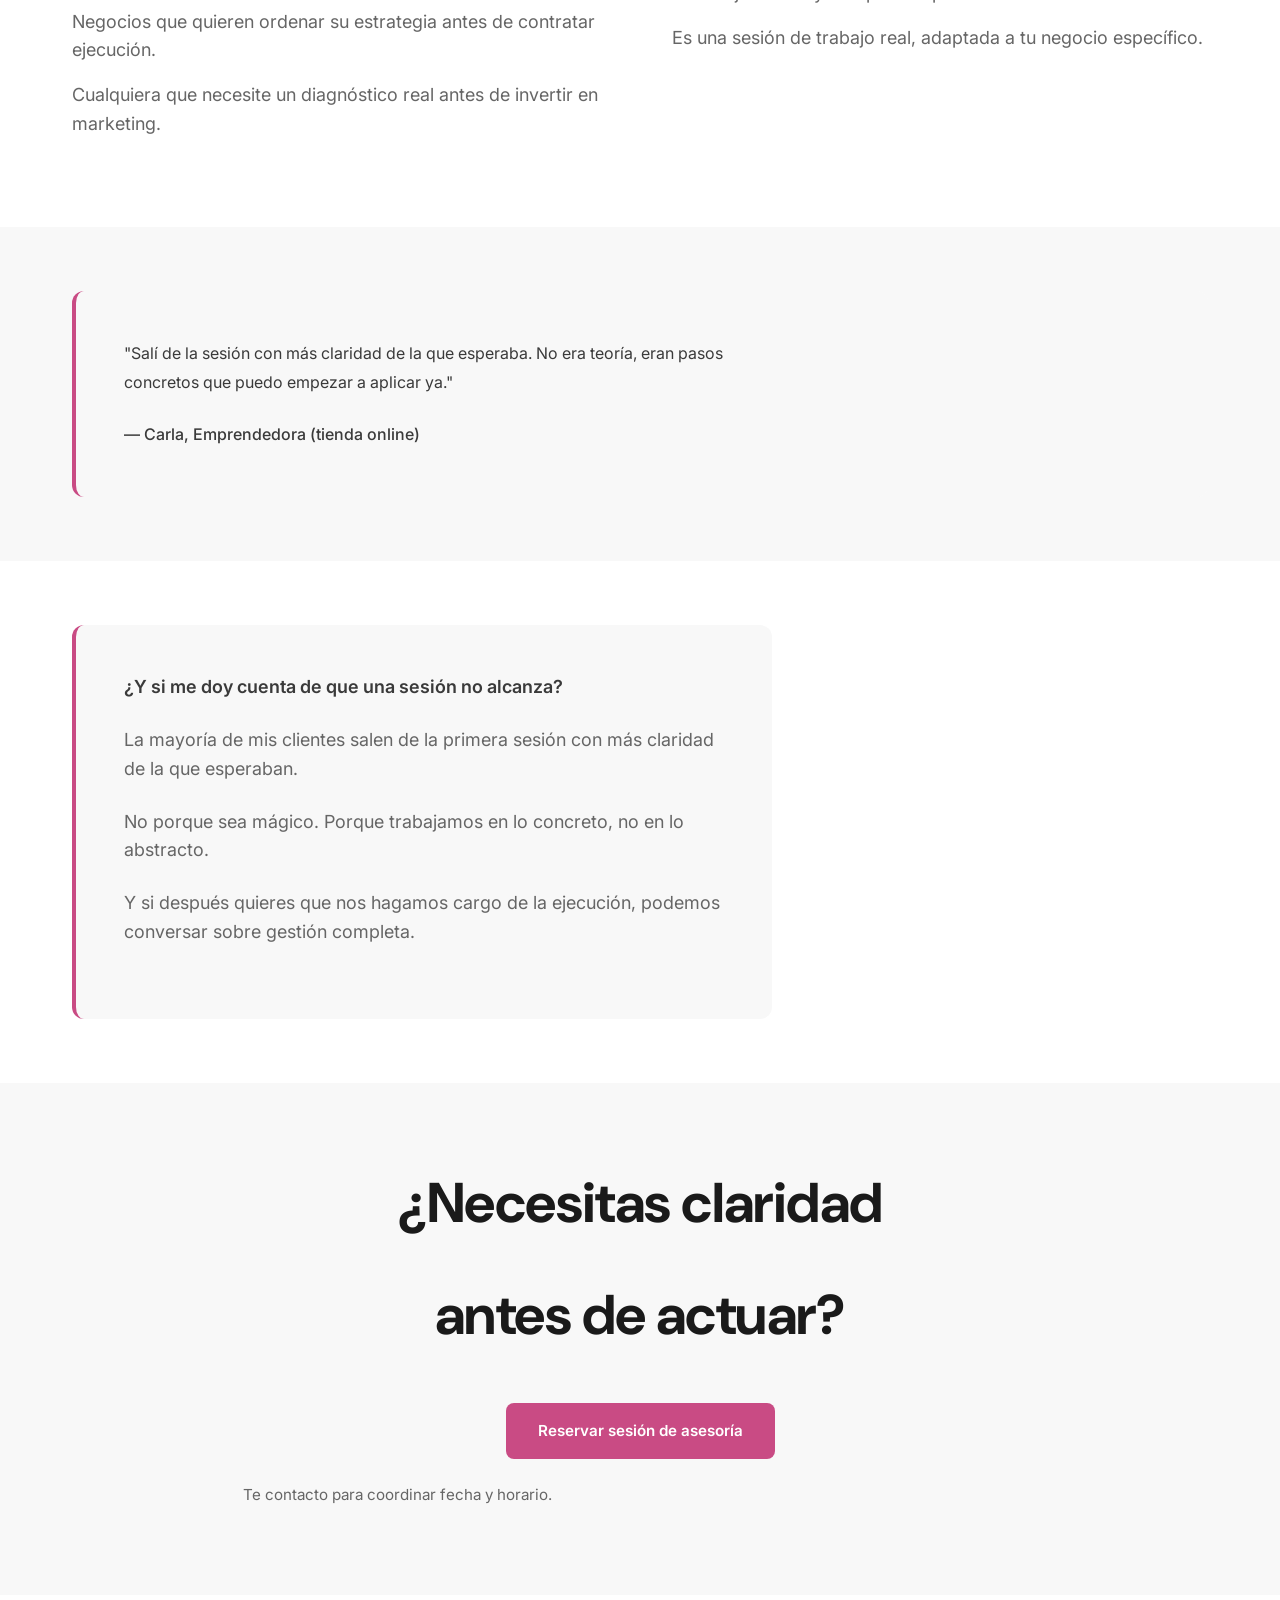
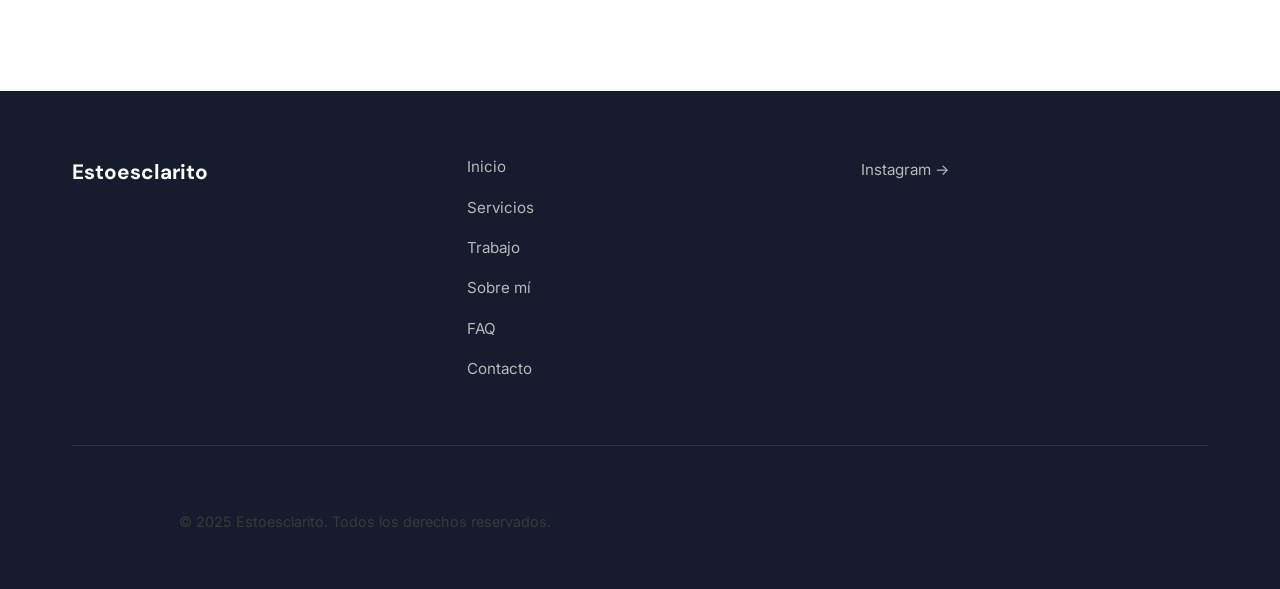
==== commit f5aaf7c5: "Mejorar navegación: aria-current indicator + unificar Servicios CAMBIOS CRÍTICOS:  1. aria-current v" ====
--- a/asesoria.html
+++ b/asesoria.html
@@ -16,14 +16,14 @@
                 <details class="mobile-menu">
                     <summary aria-label="Menú de navegación">☰ Menú</summary>
                     <ul class="nav-links">
-                        <li><a href="servicios.html">Servicios</a></li>
+                        <li><a href="servicios.html" aria-current="page">Servicios</a></li>
                         <li><a href="trabajo.html">Trabajo</a></li>
                         <li><a href="sobre-mi.html">Sobre mí</a></li>
                         <li><a href="contacto.html">Contacto</a></li>
                     </ul>
                 </details>
                 <ul class="nav-links">
-                    <li><a href="servicios.html">Servicios</a></li>
+                    <li><a href="servicios.html" aria-current="page">Servicios</a></li>
                     <li><a href="trabajo.html">Trabajo</a></li>
                     <li><a href="sobre-mi.html">Sobre mí</a></li>
                     <li><a href="contacto.html">Contacto</a></li>
--- a/css/style.css
+++ b/css/style.css
@@ -172,6 +172,10 @@
     flex-shrink: 0;
 }
 
+.mobile-menu {
+    display: none;
+}
+
 .nav-links {
     display: flex;
     list-style: none;
@@ -188,6 +192,22 @@
 
 .nav-links a:hover {
     color: var(--color-pink);
+}
+
+a[aria-current="page"] {
+    color: var(--color-pink);
+    font-weight: 700;
+    position: relative;
+}
+
+a[aria-current="page"]::after {
+    content: '';
+    position: absolute;
+    bottom: -4px;
+    left: 0;
+    right: 0;
+    height: 2px;
+    background: var(--color-pink);
 }
 
 /* ============================================
@@ -775,12 +795,14 @@
         padding: 0 var(--spacing-md);
     }
 
-    .nav-links {
-        display: none;
+    .navbar .btn {
+        padding: var(--spacing-xs) var(--spacing-md);
+        font-size: 0.8rem;
     }
 
     .mobile-menu {
         display: block;
+        order: 2;
     }
 
     .mobile-menu summary {
@@ -803,9 +825,9 @@
         padding: var(--spacing-sm) 0;
     }
 
-    .navbar .btn {
-        padding: var(--spacing-xs) var(--spacing-md);
-        font-size: 0.8rem;
+    /* Ocultar nav-links regulares en mobile */
+    .navbar-content > .nav-links {
+        display: none;
     }
 
     h1 {
